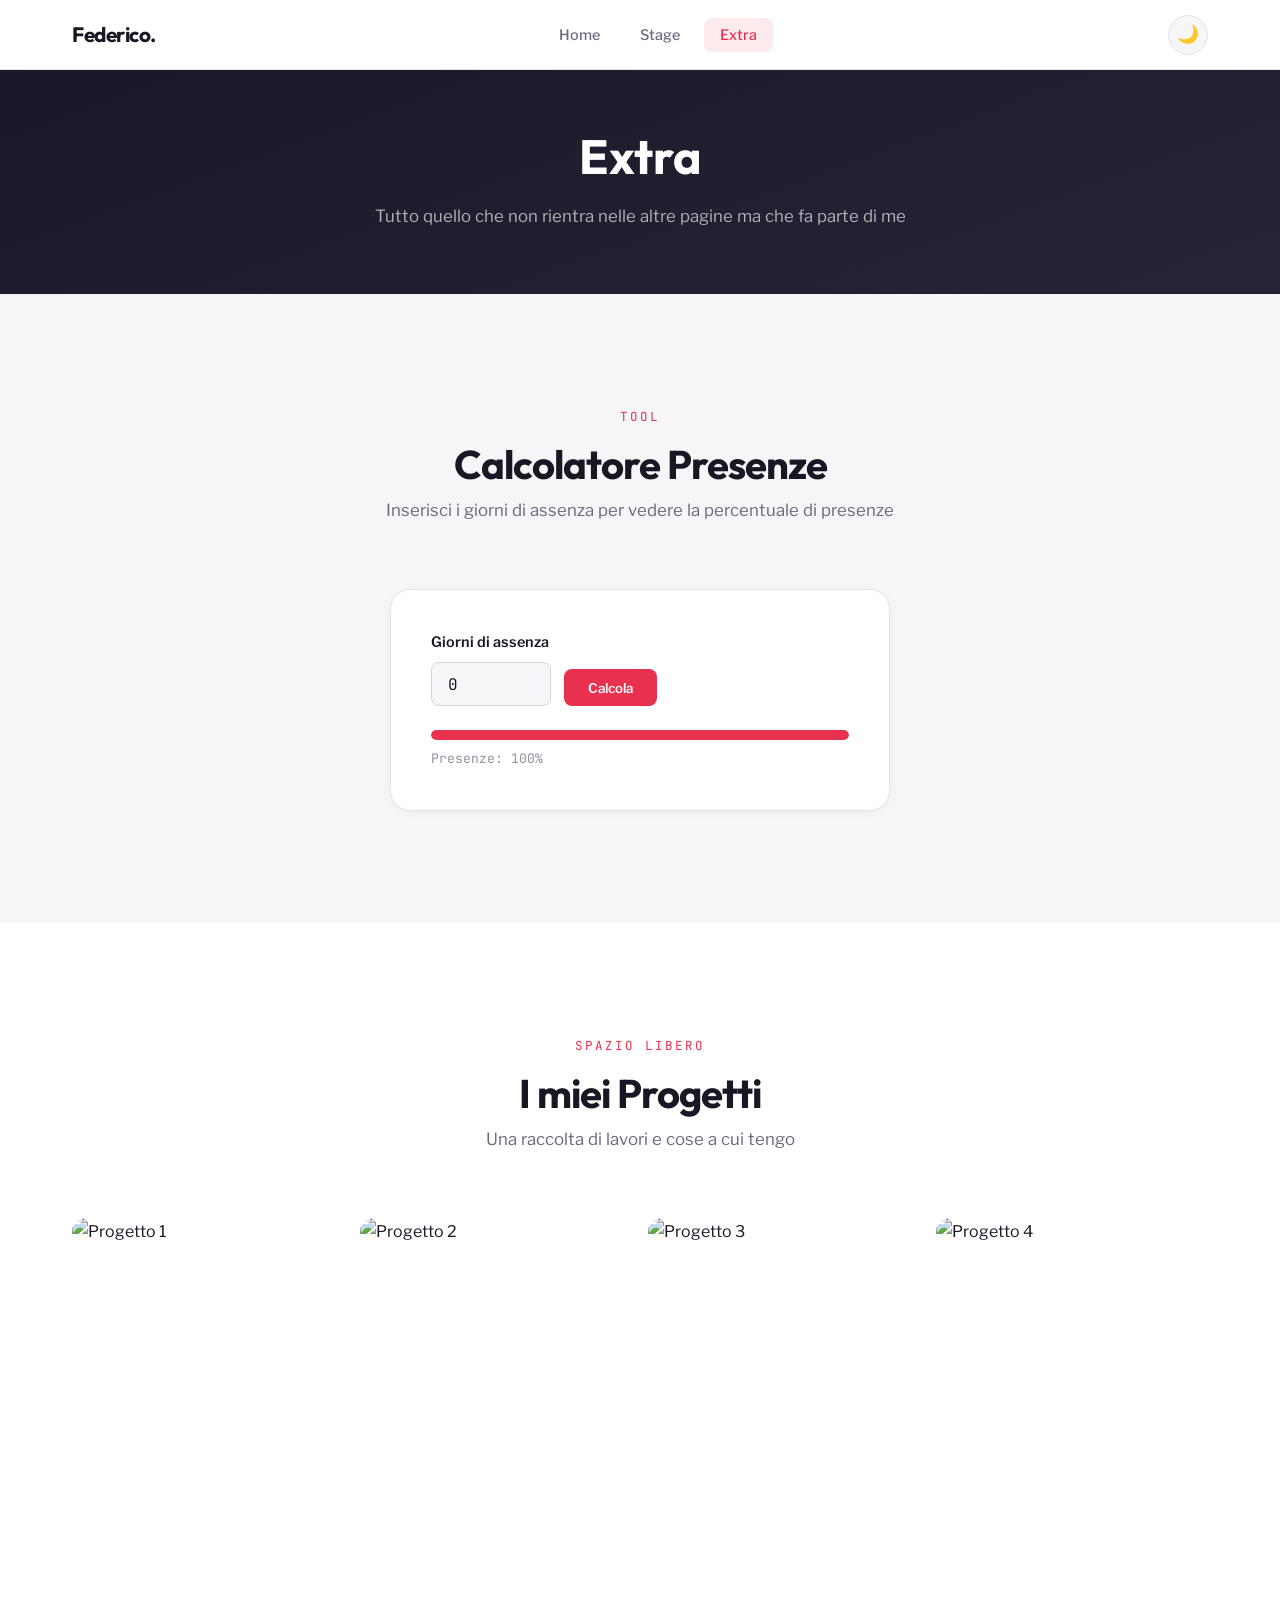
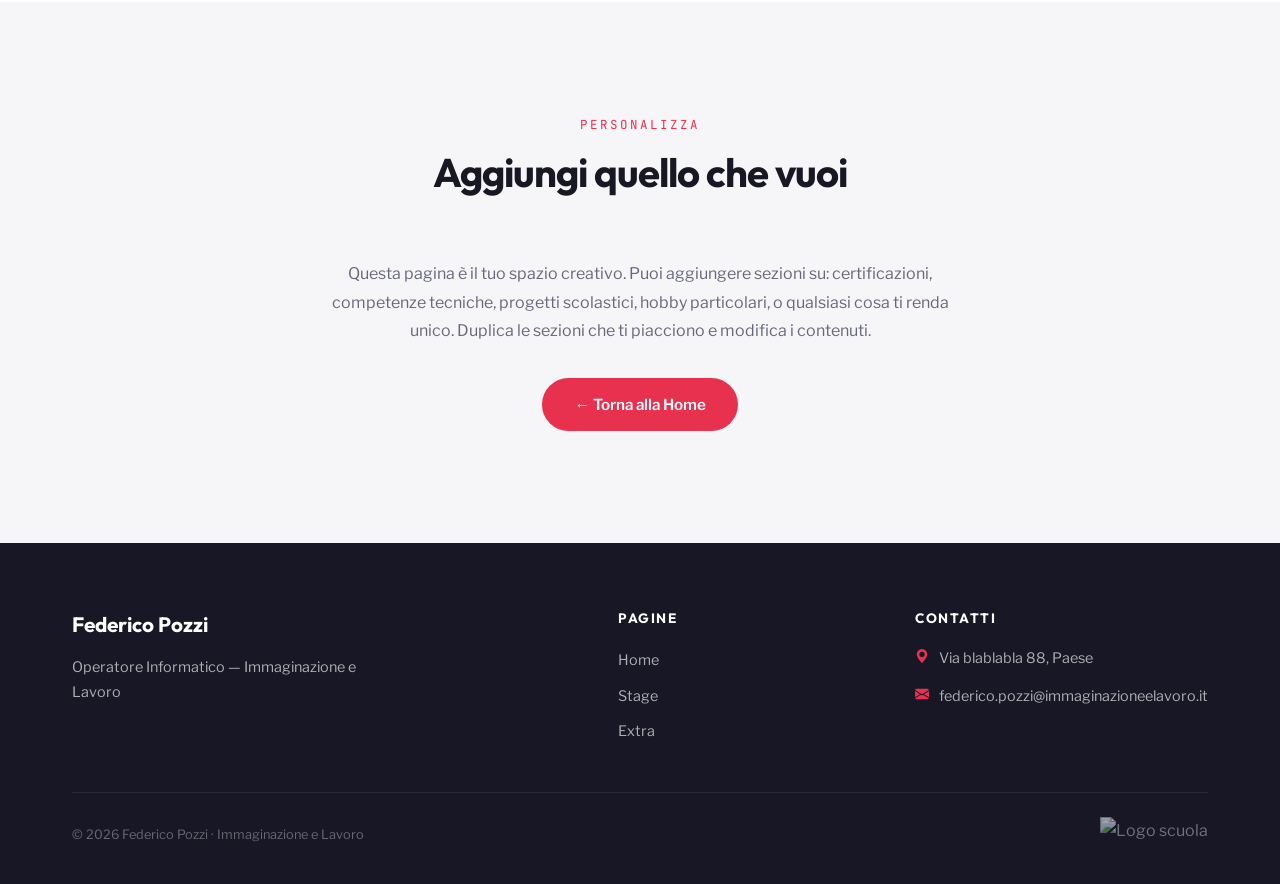
==== extra.html @ b77c0376 "Initial commit" ====
<!DOCTYPE html>
<html lang="it" data-theme="default">
<head>
    <meta charset="UTF-8">
    <meta name="viewport" content="width=device-width, initial-scale=1.0">
    <title>Federico Pozzi — Extra</title>

    <link rel="preconnect" href="https://fonts.googleapis.com">
    <link rel="preconnect" href="https://fonts.gstatic.com" crossorigin>
    <link href="https://fonts.googleapis.com/css2?family=Outfit:wght@400;500;600;700&family=Libre+Franklin:wght@400;500;600;700&family=JetBrains+Mono:wght@400;500&display=swap" rel="stylesheet">

    <link rel="stylesheet" href="./style.css">
</head>
<body>

    <!-- ====== NAVBAR ====== -->
    <nav class="site-nav">
        <div class="nav-inner">
            <a href="./index.html" class="nav-brand">Federico.</a>
            <button class="nav-burger" id="navBurger" aria-label="Apri menu">
                <span></span><span></span><span></span>
            </button>
            <ul class="nav-links" id="navLinks">
                <li><a href="./index.html">Home</a></li>
                <li><a href="./stage.html">Stage</a></li>
                <li><a href="#" class="active">Extra</a></li>
            </ul>
            <button class="theme-toggle" id="themeToggle" aria-label="Cambia tema">🌙</button>
        </div>
    </nav>

    <!-- ====== PAGE HERO ====== -->
    <section class="page-hero">
        <div class="hero-pattern"></div>
        <div class="section-container">
            <h1 class="reveal">Extra</h1>
            <p class="hero-sub reveal reveal-delay-1">
                Tutto quello che non rientra nelle altre pagine ma che fa parte di me
            </p>
        </div>
    </section>

    <!-- ====== CALCOLATORE PRESENZE ====== -->
    <section class="section">
        <div class="section-container">
            <div class="section-header center reveal">
                <span class="section-label">Tool</span>
                <h2 class="section-title">Calcolatore Presenze</h2>
                <p class="section-desc">Inserisci i giorni di assenza per vedere la percentuale di presenze</p>
            </div>

            <div class="presenze-card reveal">
                <label for="progresso">Giorni di assenza</label>
                <div class="presenze-input">
                    <input type="number" id="progresso" min="0" value="0" placeholder="0">
                    <button class="btn-calcola" onclick="calcolaPresenze()">Calcola</button>
                </div>
                <div class="progress-wrap">
                    <div class="progress-bar-bg">
                        <div class="progress-bar-fill" id="barraFill"></div>
                    </div>
                    <p class="progress-label" id="percentualeText">Presenze: 100%</p>
                </div>
            </div>
        </div>
    </section>

    <!-- ====== GALLERY / CONTENUTO LIBERO ====== -->
    <!--
        Questa sezione è uno spazio libero. Puoi usarla per:
        - Una gallery di foto dei tuoi progetti
        - Certificazioni ottenute (ECDL, ecc.)
        - Link ai tuoi profili (GitHub, LinkedIn)
        - Qualsiasi cosa ti rappresenti
        
        Di seguito c'è un esempio di gallery. 
        Sostituisci le immagini con le tue.
    -->
    <section class="section section-alt">
        <div class="section-container">
            <div class="section-header center reveal">
                <span class="section-label">Spazio libero</span>
                <h2 class="section-title">I miei Progetti</h2>
                <p class="section-desc">Una raccolta di lavori e cose a cui tengo</p>
            </div>

            <!-- MODIFICA: sostituisci le immagini e i testi -->
            <div class="gallery-grid">
                <div class="gallery-item reveal reveal-delay-1">
                    <img src="https://placehold.co/400x400/1a1a2e/e94560?text=Progetto+1" alt="Progetto 1">
                    <div class="gallery-item-overlay">
                        <span>Progetto 1</span>
                    </div>
                </div>
                <div class="gallery-item reveal reveal-delay-2">
                    <img src="https://placehold.co/400x400/16213e/e94560?text=Progetto+2" alt="Progetto 2">
                    <div class="gallery-item-overlay">
                        <span>Progetto 2</span>
                    </div>
                </div>
                <div class="gallery-item reveal reveal-delay-3">
                    <img src="https://placehold.co/400x400/0f3460/e94560?text=Progetto+3" alt="Progetto 3">
                    <div class="gallery-item-overlay">
                        <span>Progetto 3</span>
                    </div>
                </div>
                <div class="gallery-item reveal reveal-delay-4">
                    <img src="https://placehold.co/400x400/533483/e94560?text=Progetto+4" alt="Progetto 4">
                    <div class="gallery-item-overlay">
                        <span>Progetto 4</span>
                    </div>
                </div>
            </div>
        </div>
    </section>

    <!-- ====== SEZIONE TESTO LIBERO ====== -->
    <section class="section">
        <div class="section-container" style="max-width: 700px;">
            <div class="section-header center reveal">
                <span class="section-label">Personalizza</span>
                <h2 class="section-title">Aggiungi quello che vuoi</h2>
            </div>
            <div class="reveal" style="text-align: center;">
                <p style="color: var(--text-secondary); line-height: 1.8; margin-bottom: 2rem;">
                    Questa pagina è il tuo spazio creativo. Puoi aggiungere sezioni su: 
                    certificazioni, competenze tecniche, progetti scolastici, hobby particolari, 
                    o qualsiasi cosa ti renda unico. Duplica le sezioni che ti piacciono 
                    e modifica i contenuti.
                </p>
                <a href="../index.html" class="btn-primary-custom">← Torna alla Home</a>
            </div>
        </div>
    </section>

    <!-- ====== FOOTER ====== -->
    <footer class="site-footer">
        <div class="section-container">
            <div class="footer-grid">
                <div>
                    <p class="footer-brand">Federico Pozzi</p>
                    <p class="footer-desc">Operatore Informatico — Immaginazione e Lavoro</p>
                </div>
                <div>
                    <p class="footer-heading">Pagine</p>
                    <ul class="footer-links">
                        <li><a href="../index.html">Home</a></li>
                        <li><a href="./stage.html">Stage</a></li>
                        <li><a href="#">Extra</a></li>
                    </ul>
                </div>
                <div>
                    <p class="footer-heading">Contatti</p>
                    <div class="footer-contact-item">
                        <svg xmlns="http://www.w3.org/2000/svg" width="14" height="14" fill="currentColor" viewBox="0 0 16 16"><path d="M8 16s6-5.686 6-10A6 6 0 0 0 2 6c0 4.314 6 10 6 10m0-7a3 3 0 1 1 0-6 3 3 0 0 1 0 6"/></svg>
                        <span>Via blablabla 88, Paese</span>
                    </div>
                    <div class="footer-contact-item">
                        <svg xmlns="http://www.w3.org/2000/svg" width="14" height="14" fill="currentColor" viewBox="0 0 16 16"><path d="M.05 3.555A2 2 0 0 1 2 2h12a2 2 0 0 1 1.95 1.555L8 8.414zM0 4.697v7.104l5.803-3.558zM6.761 8.83l-6.57 4.027A2 2 0 0 0 2 14h12a2 2 0 0 0 1.808-1.144l-6.57-4.027L8 9.586zm3.436-.586L16 11.801V4.697z"/></svg>
                        <span>federico.pozzi@immaginazioneelavoro.it</span>
                    </div>
                </div>
            </div>
            <div class="footer-bottom">
                <span class="footer-copy">© 2026 Federico Pozzi · Immaginazione e Lavoro</span>
                <img src="../img/logo.webp" class="footer-logo" alt="Logo scuola">
            </div>
        </div>
    </footer>

    <script src="./script.js"></script>
</body>
</html>
---- style.css ----
/* ============================================================
   TEMPLATE SITO PERSONALE - QUARTA INFORMATICA
   ============================================================
   
   COME PERSONALIZZARE:
   
   1. SCEGLI UN TEMA
      Cambia data-theme="default" nel tag <html> di ogni pagina.
      Temi disponibili: default, ocean, sunset, forest, lavender, mono
   
   2. DARK MODE
      Il bottone in navbar attiva/disattiva la dark mode.
      Funziona automaticamente con tutti i temi.
   
   3. COLORI CUSTOM
      Se vuoi un colore tutto tuo, modifica le variabili in
      [data-theme="default"] qui sotto.
   
   4. FONT
      Cambia il link Google Fonts nell'HTML e aggiorna
      --font-display e --font-body qui sotto.
   
   5. ANIMAZIONI
      Ogni elemento con classe .reveal si anima allo scroll.
      Aggiungi .reveal-delay-1, .reveal-delay-2, ecc. per ritardi.
   
   ============================================================ */

/* === TEMI PRECONFIGURATI === */
/* Cambia data-theme="" nel tag <html> per switchare tema */

[data-theme="default"] {
    --hue: 240;
    --accent-h: 350;
    --accent-s: 80%;
    --accent-l: 55%;
}

[data-theme="ocean"] {
    --hue: 200;
    --accent-h: 175;
    --accent-s: 70%;
    --accent-l: 45%;
}

[data-theme="sunset"] {
    --hue: 25;
    --accent-h: 15;
    --accent-s: 85%;
    --accent-l: 55%;
}

[data-theme="forest"] {
    --hue: 150;
    --accent-h: 145;
    --accent-s: 55%;
    --accent-l: 40%;
}

[data-theme="lavender"] {
    --hue: 270;
    --accent-h: 280;
    --accent-s: 60%;
    --accent-l: 55%;
}

[data-theme="mono"] {
    --hue: 0;
    --accent-h: 0;
    --accent-s: 0%;
    --accent-l: 25%;
}

/* === SISTEMA COLORI (generato da variabili) === */
:root {
    /* Font */
    --font-display: 'Outfit', sans-serif;
    --font-body: 'Libre Franklin', sans-serif;
    --font-mono: 'JetBrains Mono', monospace;
    
    /* Sizing */
    --radius-sm: 8px;
    --radius-md: 14px;
    --radius-lg: 20px;
    --radius-full: 100px;
    
    /* Transitions */
    --ease-out: cubic-bezier(0.16, 1, 0.3, 1);
    --ease-spring: cubic-bezier(0.34, 1.56, 0.64, 1);
    --duration-fast: 0.2s;
    --duration-normal: 0.4s;
    --duration-slow: 0.7s;
    
    /* Navbar height */
    --nav-height: 70px;
}

/* Light mode (default) */
html:not([data-dark]) {
    --bg-primary: hsl(var(--hue), 15%, 97%);
    --bg-secondary: #ffffff;
    --bg-elevated: #ffffff;
    --bg-hero: hsl(var(--hue), 25%, 12%);
    --bg-hero-2: hsl(var(--hue), 20%, 18%);
    
    --text-primary: hsl(var(--hue), 20%, 12%);
    --text-secondary: hsl(var(--hue), 10%, 45%);
    --text-tertiary: hsl(var(--hue), 8%, 60%);
    --text-on-dark: #ffffff;
    --text-on-dark-muted: rgba(255,255,255,0.65);
    
    --border-light: hsl(var(--hue), 10%, 90%);
    --border-medium: hsl(var(--hue), 10%, 85%);
    
    --shadow-sm: 0 2px 8px rgba(0,0,0,0.04);
    --shadow-md: 0 8px 30px rgba(0,0,0,0.06);
    --shadow-lg: 0 20px 60px rgba(0,0,0,0.08);
    --shadow-accent: 0 8px 30px hsla(var(--accent-h), var(--accent-s), var(--accent-l), 0.25);
}

/* Dark mode */
html[data-dark] {
    --bg-primary: hsl(var(--hue), 15%, 8%);
    --bg-secondary: hsl(var(--hue), 12%, 12%);
    --bg-elevated: hsl(var(--hue), 12%, 15%);
    --bg-hero: hsl(var(--hue), 20%, 5%);
    --bg-hero-2: hsl(var(--hue), 15%, 10%);
    
    --text-primary: hsl(var(--hue), 10%, 92%);
    --text-secondary: hsl(var(--hue), 8%, 60%);
    --text-tertiary: hsl(var(--hue), 6%, 45%);
    --text-on-dark: #ffffff;
    --text-on-dark-muted: rgba(255,255,255,0.55);
    
    --border-light: hsl(var(--hue), 10%, 18%);
    --border-medium: hsl(var(--hue), 10%, 22%);
    
    --shadow-sm: 0 2px 8px rgba(0,0,0,0.2);
    --shadow-md: 0 8px 30px rgba(0,0,0,0.3);
    --shadow-lg: 0 20px 60px rgba(0,0,0,0.4);
    --shadow-accent: 0 8px 30px hsla(var(--accent-h), var(--accent-s), var(--accent-l), 0.2);
}

/* Accent color (uguale in light e dark) */
html {
    --accent: hsl(var(--accent-h), var(--accent-s), var(--accent-l));
    --accent-hover: hsl(var(--accent-h), var(--accent-s), calc(var(--accent-l) - 8%));
    --accent-soft: hsla(var(--accent-h), var(--accent-s), var(--accent-l), 0.1);
    --accent-medium: hsla(var(--accent-h), var(--accent-s), var(--accent-l), 0.2);
}

/* === RESET & BASE === */
*, *::before, *::after {
    margin: 0;
    padding: 0;
    box-sizing: border-box;
}

html {
    scroll-behavior: smooth;
}

body {
    font-family: var(--font-body);
    color: var(--text-primary);
    background-color: var(--bg-primary);
    line-height: 1.7;
    transition: background-color var(--duration-normal) var(--ease-out),
                color var(--duration-normal) var(--ease-out);
    -webkit-font-smoothing: antialiased;
}

h1, h2, h3, h4, h5, h6 {
    font-family: var(--font-display);
    font-weight: 700;
    color: var(--text-primary);
    line-height: 1.2;
}

a {
    color: var(--accent);
    text-decoration: none;
    transition: color var(--duration-fast);
}

a:hover {
    color: var(--accent-hover);
}

img {
    max-width: 100%;
    display: block;
}

/* === NAVBAR === */
.site-nav {
    position: fixed;
    top: 0;
    left: 0;
    right: 0;
    height: var(--nav-height);
    background: var(--bg-secondary);
    border-bottom: 1px solid var(--border-light);
    z-index: 1000;
    display: flex;
    align-items: center;
    transition: background var(--duration-normal) var(--ease-out),
                border-color var(--duration-normal) var(--ease-out),
                box-shadow var(--duration-normal) var(--ease-out);
}

.site-nav.scrolled {
    box-shadow: var(--shadow-sm);
}

.nav-inner {
    width: 100%;
    max-width: 1200px;
    margin: 0 auto;
    padding: 0 2rem;
    display: flex;
    align-items: center;
    justify-content: space-between;
}

.nav-brand {
    font-family: var(--font-display);
    font-weight: 700;
    font-size: 1.3rem;
    color: var(--text-primary);
    text-decoration: none;
    letter-spacing: -0.5px;
}

.nav-links {
    display: flex;
    align-items: center;
    gap: 0.5rem;
    list-style: none;
}

.nav-links a {
    font-family: var(--font-body);
    font-weight: 500;
    font-size: 0.9rem;
    color: var(--text-secondary);
    padding: 0.5rem 1rem;
    border-radius: var(--radius-sm);
    text-decoration: none;
    transition: all var(--duration-fast);
}

.nav-links a:hover,
.nav-links a.active {
    color: var(--accent);
    background: var(--accent-soft);
}

/* Dark mode toggle */
.theme-toggle {
    width: 40px;
    height: 40px;
    border-radius: 50%;
    border: 1px solid var(--border-light);
    background: var(--bg-primary);
    cursor: pointer;
    display: flex;
    align-items: center;
    justify-content: center;
    font-size: 1.1rem;
    transition: all var(--duration-fast);
    margin-left: 0.5rem;
    color: var(--text-secondary);
}

.theme-toggle:hover {
    border-color: var(--accent);
    color: var(--accent);
    transform: rotate(20deg);
}

/* Mobile nav */
.nav-burger {
    display: none;
    flex-direction: column;
    gap: 5px;
    cursor: pointer;
    background: none;
    border: none;
    padding: 5px;
}

.nav-burger span {
    width: 22px;
    height: 2px;
    background: var(--text-primary);
    border-radius: 2px;
    transition: all var(--duration-fast);
}

/* === HERO === */
.hero {
    min-height: 100vh;
    display: flex;
    align-items: center;
    justify-content: center;
    text-align: center;
    background: linear-gradient(160deg, var(--bg-hero) 0%, var(--bg-hero-2) 100%);
    position: relative;
    overflow: hidden;
    padding-top: var(--nav-height);
}

/* Pattern decorativo sullo sfondo dell'hero */
.hero-pattern {
    position: absolute;
    inset: 0;
    opacity: 0.04;
    background-image: 
        radial-gradient(circle at 20% 50%, var(--accent) 1px, transparent 1px),
        radial-gradient(circle at 80% 20%, var(--accent) 1px, transparent 1px),
        radial-gradient(circle at 60% 80%, var(--accent) 1px, transparent 1px);
    background-size: 80px 80px, 60px 60px, 100px 100px;
}

/* Cerchi decorativi */
.hero-blob {
    position: absolute;
    border-radius: 50%;
    filter: blur(80px);
    opacity: 0.15;
}

.hero-blob-1 {
    width: 500px;
    height: 500px;
    background: var(--accent);
    top: -15%;
    right: -10%;
}

.hero-blob-2 {
    width: 350px;
    height: 350px;
    background: hsl(var(--hue), 50%, 50%);
    bottom: -10%;
    left: -5%;
}

.hero-content {
    position: relative;
    z-index: 1;
    padding: 2rem;
}

.hero-label {
    display: inline-block;
    font-family: var(--font-mono);
    font-size: 0.8rem;
    letter-spacing: 2px;
    text-transform: uppercase;
    color: var(--accent);
    background: var(--accent-soft);
    padding: 0.4rem 1.2rem;
    border-radius: var(--radius-full);
    margin-bottom: 1.5rem;
}

.hero h1 {
    font-size: clamp(2.5rem, 6vw, 4.5rem);
    color: var(--text-on-dark);
    letter-spacing: -2px;
    margin-bottom: 0.8rem;
}

.hero .hero-sub {
    font-size: clamp(1rem, 2vw, 1.3rem);
    color: var(--text-on-dark-muted);
    font-weight: 400;
    max-width: 500px;
    margin: 0 auto;
}

.hero-cta {
    margin-top: 2.5rem;
    display: flex;
    gap: 1rem;
    justify-content: center;
    flex-wrap: wrap;
}

/* === BOTTONI === */
.btn-primary-custom {
    display: inline-flex;
    align-items: center;
    gap: 0.5rem;
    padding: 0.85rem 2rem;
    background: var(--accent);
    color: #fff;
    border: none;
    border-radius: var(--radius-full);
    font-family: var(--font-body);
    font-weight: 600;
    font-size: 0.95rem;
    cursor: pointer;
    text-decoration: none;
    transition: all var(--duration-fast) var(--ease-out);
}

.btn-primary-custom:hover {
    background: var(--accent-hover);
    color: #fff;
    transform: translateY(-2px);
    box-shadow: var(--shadow-accent);
}

.btn-outline-custom {
    display: inline-flex;
    align-items: center;
    gap: 0.5rem;
    padding: 0.85rem 2rem;
    background: transparent;
    color: var(--text-on-dark);
    border: 1px solid rgba(255,255,255,0.25);
    border-radius: var(--radius-full);
    font-family: var(--font-body);
    font-weight: 600;
    font-size: 0.95rem;
    cursor: pointer;
    text-decoration: none;
    transition: all var(--duration-fast) var(--ease-out);
}

.btn-outline-custom:hover {
    background: rgba(255,255,255,0.1);
    color: #fff;
    border-color: rgba(255,255,255,0.5);
}

/* Variante per sfondi chiari */
.btn-outline-light {
    color: var(--text-primary);
    border-color: var(--border-medium);
}

.btn-outline-light:hover {
    color: var(--accent);
    border-color: var(--accent);
    background: var(--accent-soft);
}

/* === SEZIONI === */
.section {
    padding: 7rem 0;
}

.section-alt {
    background: var(--bg-secondary);
}

.section-container {
    max-width: 1200px;
    margin: 0 auto;
    padding: 0 2rem;
}

.section-header {
    margin-bottom: 4rem;
}

.section-label {
    font-family: var(--font-mono);
    font-size: 0.78rem;
    text-transform: uppercase;
    letter-spacing: 3px;
    color: var(--accent);
    margin-bottom: 0.8rem;
    display: block;
}

.section-title {
    font-size: clamp(1.8rem, 3.5vw, 2.5rem);
    letter-spacing: -1px;
    margin-bottom: 0.5rem;
}

.section-desc {
    font-size: 1.05rem;
    color: var(--text-secondary);
    max-width: 550px;
}

/* Centrato */
.section-header.center {
    text-align: center;
}

.section-header.center .section-desc {
    margin: 0 auto;
}

/* === BIO === */
.bio-grid {
    display: grid;
    grid-template-columns: 1fr 1fr;
    gap: 5rem;
    align-items: center;
}

.bio-image {
    position: relative;
}

.bio-image-frame {
    width: 100%;
    aspect-ratio: 4/5;
    border-radius: var(--radius-lg);
    overflow: hidden;
    box-shadow: var(--shadow-lg);
    position: relative;
}

.bio-image-frame img {
    width: 100%;
    height: 100%;
    object-fit: cover;
}

/* Decorazione immagine - quadrato accent */
.bio-image::after {
    content: '';
    position: absolute;
    width: 100px;
    height: 100px;
    border: 3px solid var(--accent);
    border-radius: var(--radius-md);
    bottom: -20px;
    right: -20px;
    z-index: -1;
    opacity: 0.5;
}

.bio-text-area p {
    font-size: 1.05rem;
    color: var(--text-secondary);
    margin-bottom: 1.5rem;
    line-height: 1.8;
}

/* Info pills nella bio */
.bio-pills {
    display: flex;
    flex-wrap: wrap;
    gap: 0.6rem;
    margin-top: 1.5rem;
}

.bio-pill {
    display: inline-flex;
    align-items: center;
    gap: 0.4rem;
    padding: 0.4rem 1rem;
    background: var(--accent-soft);
    color: var(--accent);
    border-radius: var(--radius-full);
    font-size: 0.85rem;
    font-weight: 600;
}

/* === PASSIONI (Grid) === */
.passions-grid {
    display: grid;
    grid-template-columns: repeat(auto-fit, minmax(300px, 1fr));
    gap: 2rem;
}

.passion-card {
    background: var(--bg-elevated);
    border: 1px solid var(--border-light);
    border-radius: var(--radius-md);
    overflow: hidden;
    transition: transform var(--duration-normal) var(--ease-spring),
                box-shadow var(--duration-normal) var(--ease-out);
}

.passion-card:hover {
    transform: translateY(-8px);
    box-shadow: var(--shadow-md);
}

.passion-card-img {
    height: 220px;
    overflow: hidden;
}

.passion-card-img img {
    width: 100%;
    height: 100%;
    object-fit: cover;
    transition: transform var(--duration-slow) var(--ease-out);
}

.passion-card:hover .passion-card-img img {
    transform: scale(1.05);
}

.passion-card-body {
    padding: 1.5rem;
}

.passion-card-tag {
    font-family: var(--font-mono);
    font-size: 0.72rem;
    text-transform: uppercase;
    letter-spacing: 1.5px;
    color: var(--accent);
    margin-bottom: 0.6rem;
    display: block;
}

.passion-card-body h3 {
    font-size: 1.2rem;
    margin-bottom: 0.5rem;
}

.passion-card-body p {
    font-size: 0.92rem;
    color: var(--text-secondary);
}

/* === CV === */
.cv-paper {
    background: var(--bg-elevated);
    border: 1px solid var(--border-light);
    border-radius: var(--radius-lg);
    padding: clamp(2rem, 4vw, 3.5rem);
    max-width: 850px;
    margin: 0 auto;
    box-shadow: var(--shadow-md);
    transition: background var(--duration-normal), border-color var(--duration-normal);
}

.cv-header {
    display: flex;
    justify-content: space-between;
    align-items: flex-start;
    flex-wrap: wrap;
    gap: 1rem;
    margin-bottom: 2rem;
    padding-bottom: 2rem;
    border-bottom: 2px solid var(--border-light);
}

.cv-name {
    font-size: 2rem;
    letter-spacing: -1px;
}

.cv-role {
    color: var(--accent);
    font-weight: 500;
    font-size: 1.1rem;
}

.cv-contact-mini {
    display: flex;
    flex-direction: column;
    gap: 0.3rem;
    font-size: 0.85rem;
    color: var(--text-secondary);
    text-align: right;
}

.cv-section-title {
    font-family: var(--font-mono);
    font-size: 0.75rem;
    text-transform: uppercase;
    letter-spacing: 3px;
    color: var(--accent);
    margin-top: 2rem;
    margin-bottom: 1.2rem;
    display: flex;
    align-items: center;
    gap: 1rem;
}

.cv-section-title::after {
    content: '';
    flex: 1;
    height: 1px;
    background: var(--border-light);
}

.cv-entry {
    margin-bottom: 1.8rem;
    padding-left: 1rem;
    border-left: 2px solid var(--border-light);
    transition: border-color var(--duration-fast);
}

.cv-entry:hover {
    border-left-color: var(--accent);
}

.cv-entry-title {
    font-weight: 700;
    font-size: 1rem;
    color: var(--text-primary);
}

.cv-entry-place {
    color: var(--text-secondary);
    font-size: 0.95rem;
}

.cv-entry-date {
    font-family: var(--font-mono);
    font-size: 0.8rem;
    color: var(--accent);
    margin-top: 0.2rem;
    display: block;
}

.cv-entry-desc {
    color: var(--text-secondary);
    font-size: 0.92rem;
    margin-top: 0.3rem;
}

/* Lingue con barre */
.cv-lang {
    display: flex;
    align-items: center;
    justify-content: space-between;
    padding: 0.7rem 0;
    border-bottom: 1px solid var(--border-light);
}

.cv-lang:last-child {
    border-bottom: none;
}

.cv-lang-name {
    font-weight: 600;
    font-size: 0.95rem;
}

.cv-lang-level {
    display: flex;
    align-items: center;
    gap: 0.6rem;
}

.cv-lang-bar {
    width: 80px;
    height: 4px;
    background: var(--border-light);
    border-radius: 4px;
    overflow: hidden;
}

.cv-lang-bar-fill {
    height: 100%;
    background: var(--accent);
    border-radius: 4px;
    transition: width var(--duration-slow) var(--ease-out);
}

.cv-lang-label {
    font-size: 0.82rem;
    color: var(--text-tertiary);
    min-width: 80px;
    text-align: right;
}

/* === PAGINA STAGE === */
.page-hero {
    padding: 8rem 0 4rem;
    background: linear-gradient(160deg, var(--bg-hero) 0%, var(--bg-hero-2) 100%);
    text-align: center;
    position: relative;
    overflow: hidden;
}

.page-hero .hero-pattern {
    position: absolute;
    inset: 0;
    opacity: 0.03;
    background-image: 
        radial-gradient(circle at 20% 50%, var(--accent) 1px, transparent 1px);
    background-size: 60px 60px;
}

.page-hero h1 {
    font-size: clamp(2rem, 4vw, 3rem);
    color: var(--text-on-dark);
    position: relative;
}

.page-hero .hero-sub {
    color: var(--text-on-dark-muted);
    font-size: 1.05rem;
    max-width: 600px;
    margin: 1rem auto 0;
    position: relative;
}

/* Stage cards (alternativa all'accordion) */
.stage-card {
    background: var(--bg-elevated);
    border: 1px solid var(--border-light);
    border-radius: var(--radius-lg);
    overflow: hidden;
    margin-bottom: 2rem;
    transition: box-shadow var(--duration-normal);
}

.stage-card:hover {
    box-shadow: var(--shadow-md);
}

.stage-card-header {
    padding: 1.5rem 2rem;
    border-bottom: 1px solid var(--border-light);
    display: flex;
    align-items: center;
    justify-content: space-between;
    cursor: pointer;
    transition: background var(--duration-fast);
}

.stage-card-header:hover {
    background: var(--accent-soft);
}

.stage-card-header h3 {
    font-size: 1.2rem;
    margin: 0;
}

.stage-card-header .stage-date {
    font-family: var(--font-mono);
    font-size: 0.8rem;
    color: var(--accent);
}

.stage-card-toggle {
    width: 32px;
    height: 32px;
    border-radius: 50%;
    background: var(--accent-soft);
    display: flex;
    align-items: center;
    justify-content: center;
    transition: transform var(--duration-fast);
    color: var(--accent);
    font-size: 1.2rem;
}

.stage-card.open .stage-card-toggle {
    transform: rotate(45deg);
}

.stage-card-body {
    padding: 0 2rem;
    max-height: 0;
    overflow: hidden;
    transition: max-height var(--duration-slow) var(--ease-out),
                padding var(--duration-normal);
}

.stage-card.open .stage-card-body {
    padding: 2rem;
    max-height: 800px;
}

.stage-grid {
    display: grid;
    grid-template-columns: 2fr 3fr;
    gap: 2rem;
    align-items: start;
}

.stage-map-frame {
    border-radius: var(--radius-md);
    overflow: hidden;
    aspect-ratio: 4/3;
}

.stage-map-frame iframe {
    width: 100%;
    height: 100%;
    border: none;
}

.stage-relazione {
    font-size: 0.95rem;
    color: var(--text-secondary);
    line-height: 1.8;
}

.stage-relazione h4 {
    font-size: 1rem;
    margin-bottom: 0.5rem;
}

/* === EXTRA PAGE === */
.presenze-card {
    background: var(--bg-elevated);
    border: 1px solid var(--border-light);
    border-radius: var(--radius-lg);
    padding: 2.5rem;
    box-shadow: var(--shadow-sm);
    max-width: 500px;
    margin: 0 auto;
}

.presenze-card label {
    font-weight: 600;
    color: var(--text-primary);
    display: block;
    margin-bottom: 0.5rem;
    font-size: 0.9rem;
}

.presenze-input {
    display: flex;
    gap: 0.8rem;
    align-items: flex-end;
}

.presenze-card input[type="number"] {
    width: 120px;
    padding: 0.65rem 1rem;
    border: 1px solid var(--border-medium);
    border-radius: var(--radius-sm);
    font-family: var(--font-mono);
    font-size: 1rem;
    background: var(--bg-primary);
    color: var(--text-primary);
    transition: border-color var(--duration-fast);
}

.presenze-card input[type="number"]:focus {
    outline: none;
    border-color: var(--accent);
    box-shadow: 0 0 0 3px var(--accent-soft);
}

.btn-calcola {
    padding: 0.65rem 1.5rem;
    background: var(--accent);
    color: #fff;
    border: none;
    border-radius: var(--radius-sm);
    font-family: var(--font-body);
    font-weight: 600;
    cursor: pointer;
    transition: background var(--duration-fast);
}

.btn-calcola:hover {
    background: var(--accent-hover);
}

.progress-wrap {
    margin-top: 1.5rem;
}

.progress-bar-bg {
    height: 10px;
    background: var(--border-light);
    border-radius: var(--radius-full);
    overflow: hidden;
}

.progress-bar-fill {
    height: 100%;
    background: var(--accent);
    border-radius: var(--radius-full);
    transition: width var(--duration-slow) var(--ease-out);
    width: 100%;
}

.progress-label {
    font-family: var(--font-mono);
    font-size: 0.82rem;
    color: var(--text-tertiary);
    margin-top: 0.5rem;
}

/* Sezione gallery / contenuto libero */
.gallery-grid {
    display: grid;
    grid-template-columns: repeat(auto-fill, minmax(250px, 1fr));
    gap: 1rem;
}

.gallery-item {
    aspect-ratio: 1;
    border-radius: var(--radius-md);
    overflow: hidden;
    cursor: pointer;
    position: relative;
}

.gallery-item img {
    width: 100%;
    height: 100%;
    object-fit: cover;
    transition: transform var(--duration-slow) var(--ease-out);
}

.gallery-item:hover img {
    transform: scale(1.08);
}

.gallery-item-overlay {
    position: absolute;
    inset: 0;
    background: linear-gradient(transparent 50%, rgba(0,0,0,0.6));
    opacity: 0;
    transition: opacity var(--duration-fast);
    display: flex;
    align-items: flex-end;
    padding: 1rem;
}

.gallery-item:hover .gallery-item-overlay {
    opacity: 1;
}

.gallery-item-overlay span {
    color: #fff;
    font-weight: 600;
    font-size: 0.9rem;
}

/* === FOOTER === */
.site-footer {
    background: var(--bg-hero);
    color: var(--text-on-dark-muted);
    padding: 4rem 0 2rem;
}

.footer-grid {
    display: grid;
    grid-template-columns: 2fr 1fr 1fr;
    gap: 3rem;
    margin-bottom: 3rem;
}

.footer-brand {
    font-family: var(--font-display);
    font-size: 1.3rem;
    font-weight: 700;
    color: var(--text-on-dark);
    margin-bottom: 0.8rem;
}

.footer-desc {
    font-size: 0.9rem;
    line-height: 1.7;
    max-width: 300px;
}

.footer-heading {
    font-family: var(--font-display);
    font-size: 0.85rem;
    font-weight: 700;
    text-transform: uppercase;
    letter-spacing: 1.5px;
    color: var(--text-on-dark);
    margin-bottom: 1rem;
}

.footer-links {
    list-style: none;
    display: flex;
    flex-direction: column;
    gap: 0.5rem;
}

.footer-links a {
    color: var(--text-on-dark-muted);
    font-size: 0.9rem;
    transition: color var(--duration-fast);
}

.footer-links a:hover {
    color: var(--accent);
}

.footer-contact-item {
    display: flex;
    align-items: flex-start;
    gap: 0.6rem;
    margin-bottom: 0.8rem;
    font-size: 0.9rem;
}

.footer-contact-item svg {
    flex-shrink: 0;
    margin-top: 3px;
    color: var(--accent);
}

.footer-bottom {
    border-top: 1px solid rgba(255,255,255,0.08);
    padding-top: 1.5rem;
    display: flex;
    justify-content: space-between;
    align-items: center;
    flex-wrap: wrap;
    gap: 1rem;
}

.footer-copy {
    font-size: 0.8rem;
    color: rgba(255,255,255,0.35);
}

.footer-logo {
    height: 35px;
    opacity: 0.6;
}

/* === ANIMAZIONI SCROLL === */
.reveal {
    opacity: 0;
    transform: translateY(40px);
    transition: opacity var(--duration-slow) var(--ease-out),
                transform var(--duration-slow) var(--ease-out);
}

.reveal.visible {
    opacity: 1;
    transform: translateY(0);
}

.reveal-delay-1 { transition-delay: 0.1s; }
.reveal-delay-2 { transition-delay: 0.2s; }
.reveal-delay-3 { transition-delay: 0.3s; }
.reveal-delay-4 { transition-delay: 0.4s; }

/* Reveal da sinistra/destra */
.reveal-left {
    opacity: 0;
    transform: translateX(-40px);
    transition: opacity var(--duration-slow) var(--ease-out),
                transform var(--duration-slow) var(--ease-out);
}

.reveal-right {
    opacity: 0;
    transform: translateX(40px);
    transition: opacity var(--duration-slow) var(--ease-out),
                transform var(--duration-slow) var(--ease-out);
}

.reveal-left.visible,
.reveal-right.visible {
    opacity: 1;
    transform: translateX(0);
}

/* === RESPONSIVE === */
@media (max-width: 900px) {
    .bio-grid {
        grid-template-columns: 1fr;
        gap: 3rem;
    }
    
    .bio-image {
        max-width: 350px;
        margin: 0 auto;
    }

    .stage-grid {
        grid-template-columns: 1fr;
    }
    
    .footer-grid {
        grid-template-columns: 1fr;
        gap: 2rem;
    }
    
    .cv-header {
        flex-direction: column;
    }
    
    .cv-contact-mini {
        text-align: left;
    }
}

@media (max-width: 700px) {
    .nav-links {
        display: none;
        position: absolute;
        top: var(--nav-height);
        left: 0;
        right: 0;
        background: var(--bg-secondary);
        border-bottom: 1px solid var(--border-light);
        flex-direction: column;
        padding: 1rem 2rem;
    }
    
    .nav-links.open {
        display: flex;
    }
    
    .nav-burger {
        display: flex;
    }
    
    .theme-toggle {
        margin-left: auto;
        margin-right: 1rem;
    }
    
    .hero h1 {
        font-size: 2.2rem;
    }
    
    .passions-grid {
        grid-template-columns: 1fr;
    }
    
    .hero-cta {
        flex-direction: column;
        align-items: center;
    }
    
    .section {
        padding: 4rem 0;
    }
    
    .gallery-grid {
        grid-template-columns: repeat(2, 1fr);
    }
}
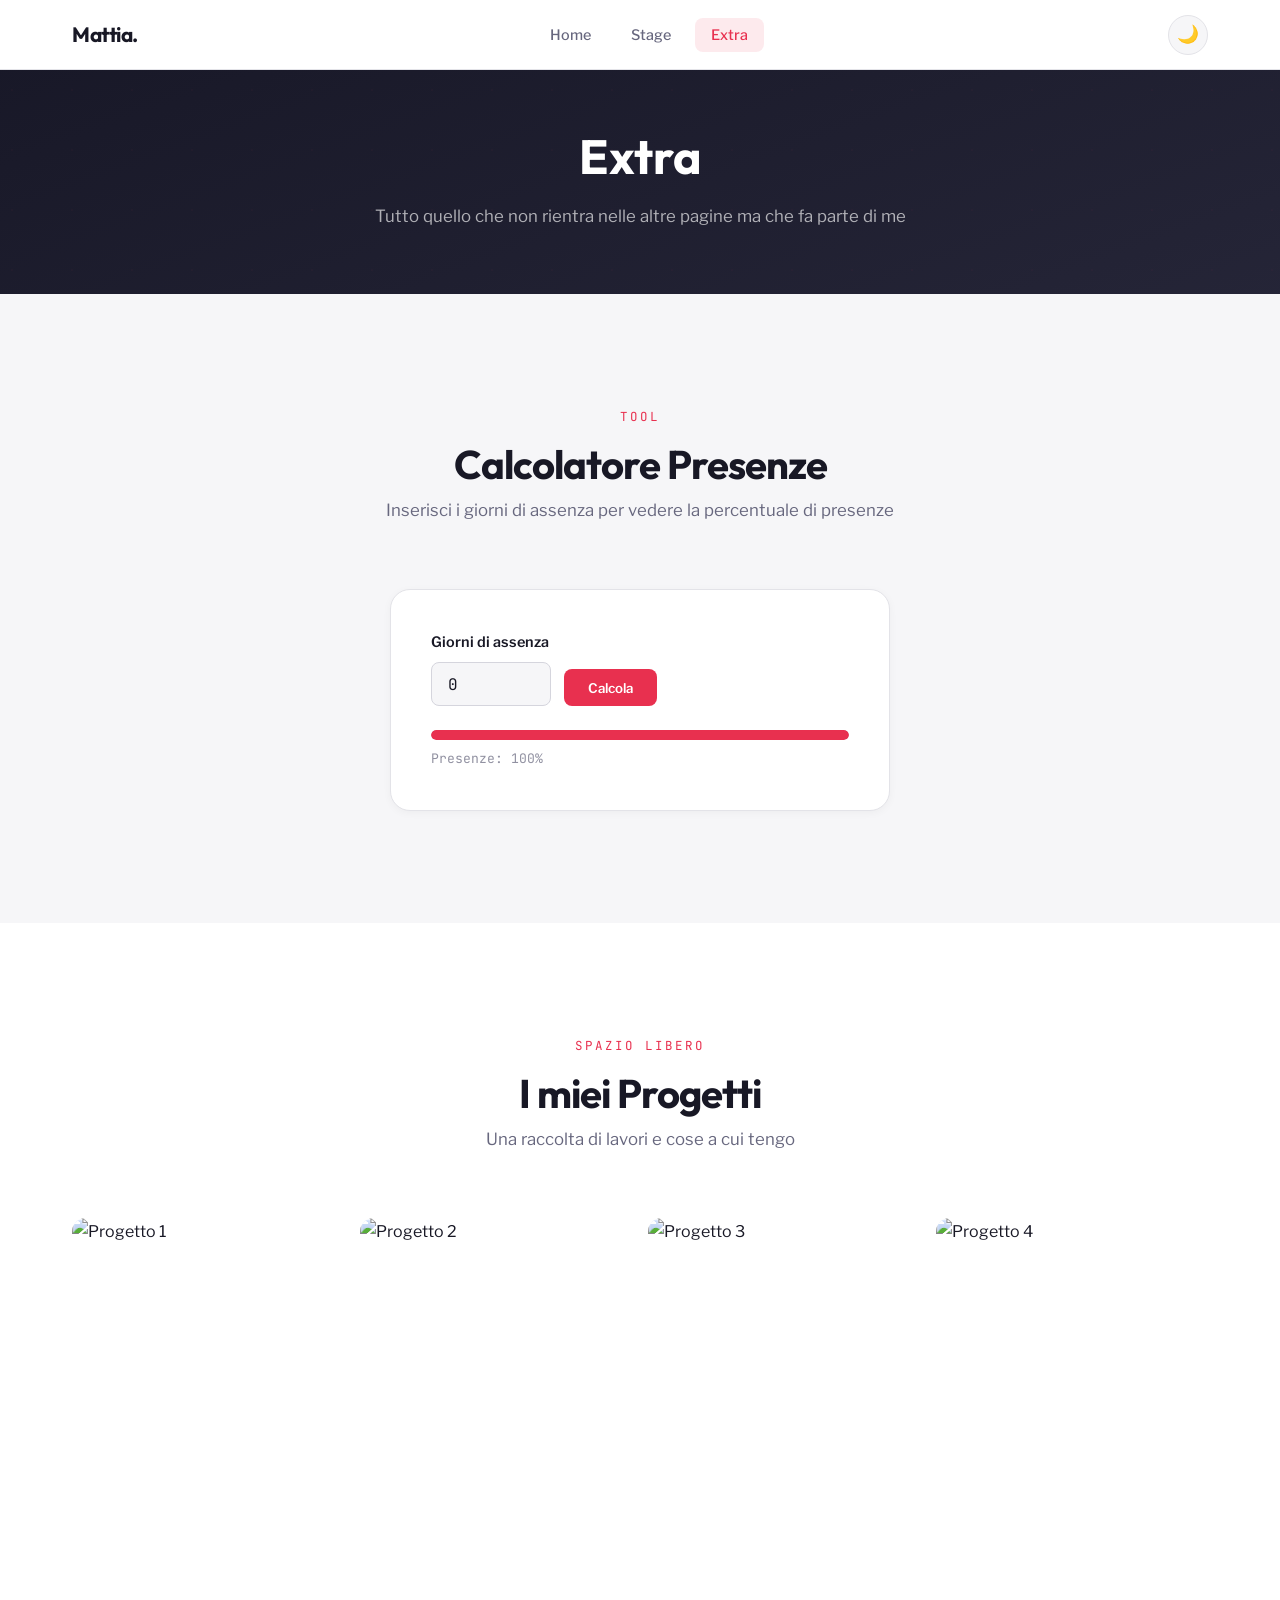
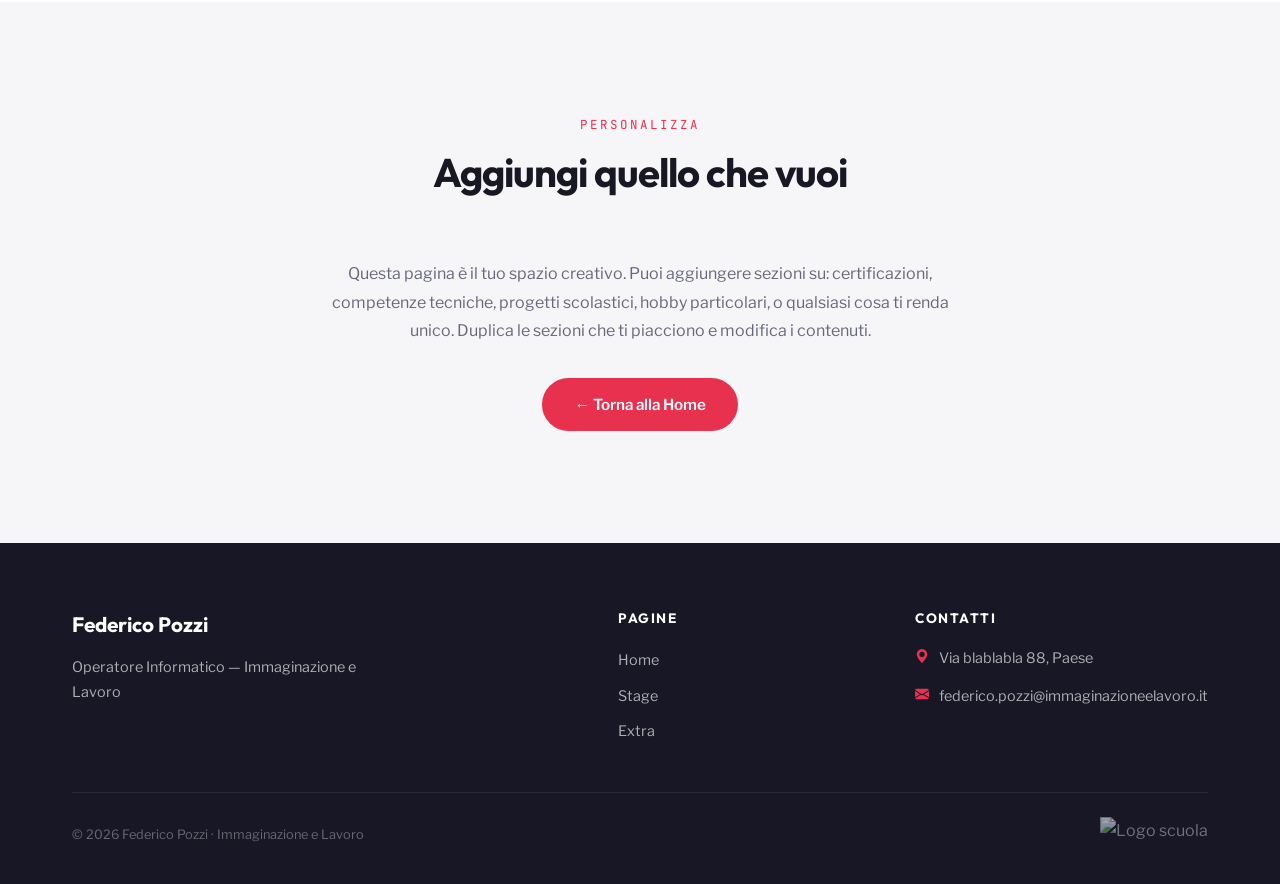
==== commit e716f206: "update" ====
--- a/extra.html
+++ b/extra.html
@@ -3,7 +3,7 @@
 <head>
     <meta charset="UTF-8">
     <meta name="viewport" content="width=device-width, initial-scale=1.0">
-    <title>Federico Pozzi — Extra</title>
+    <title>Mattia Sette — Extra</title>
 
     <link rel="preconnect" href="https://fonts.googleapis.com">
     <link rel="preconnect" href="https://fonts.gstatic.com" crossorigin>
@@ -16,7 +16,7 @@
     <!-- ====== NAVBAR ====== -->
     <nav class="site-nav">
         <div class="nav-inner">
-            <a href="./index.html" class="nav-brand">Federico.</a>
+            <a href="./index.html" class="nav-brand">Mattia.</a>
             <button class="nav-burger" id="navBurger" aria-label="Apri menu">
                 <span></span><span></span><span></span>
             </button>
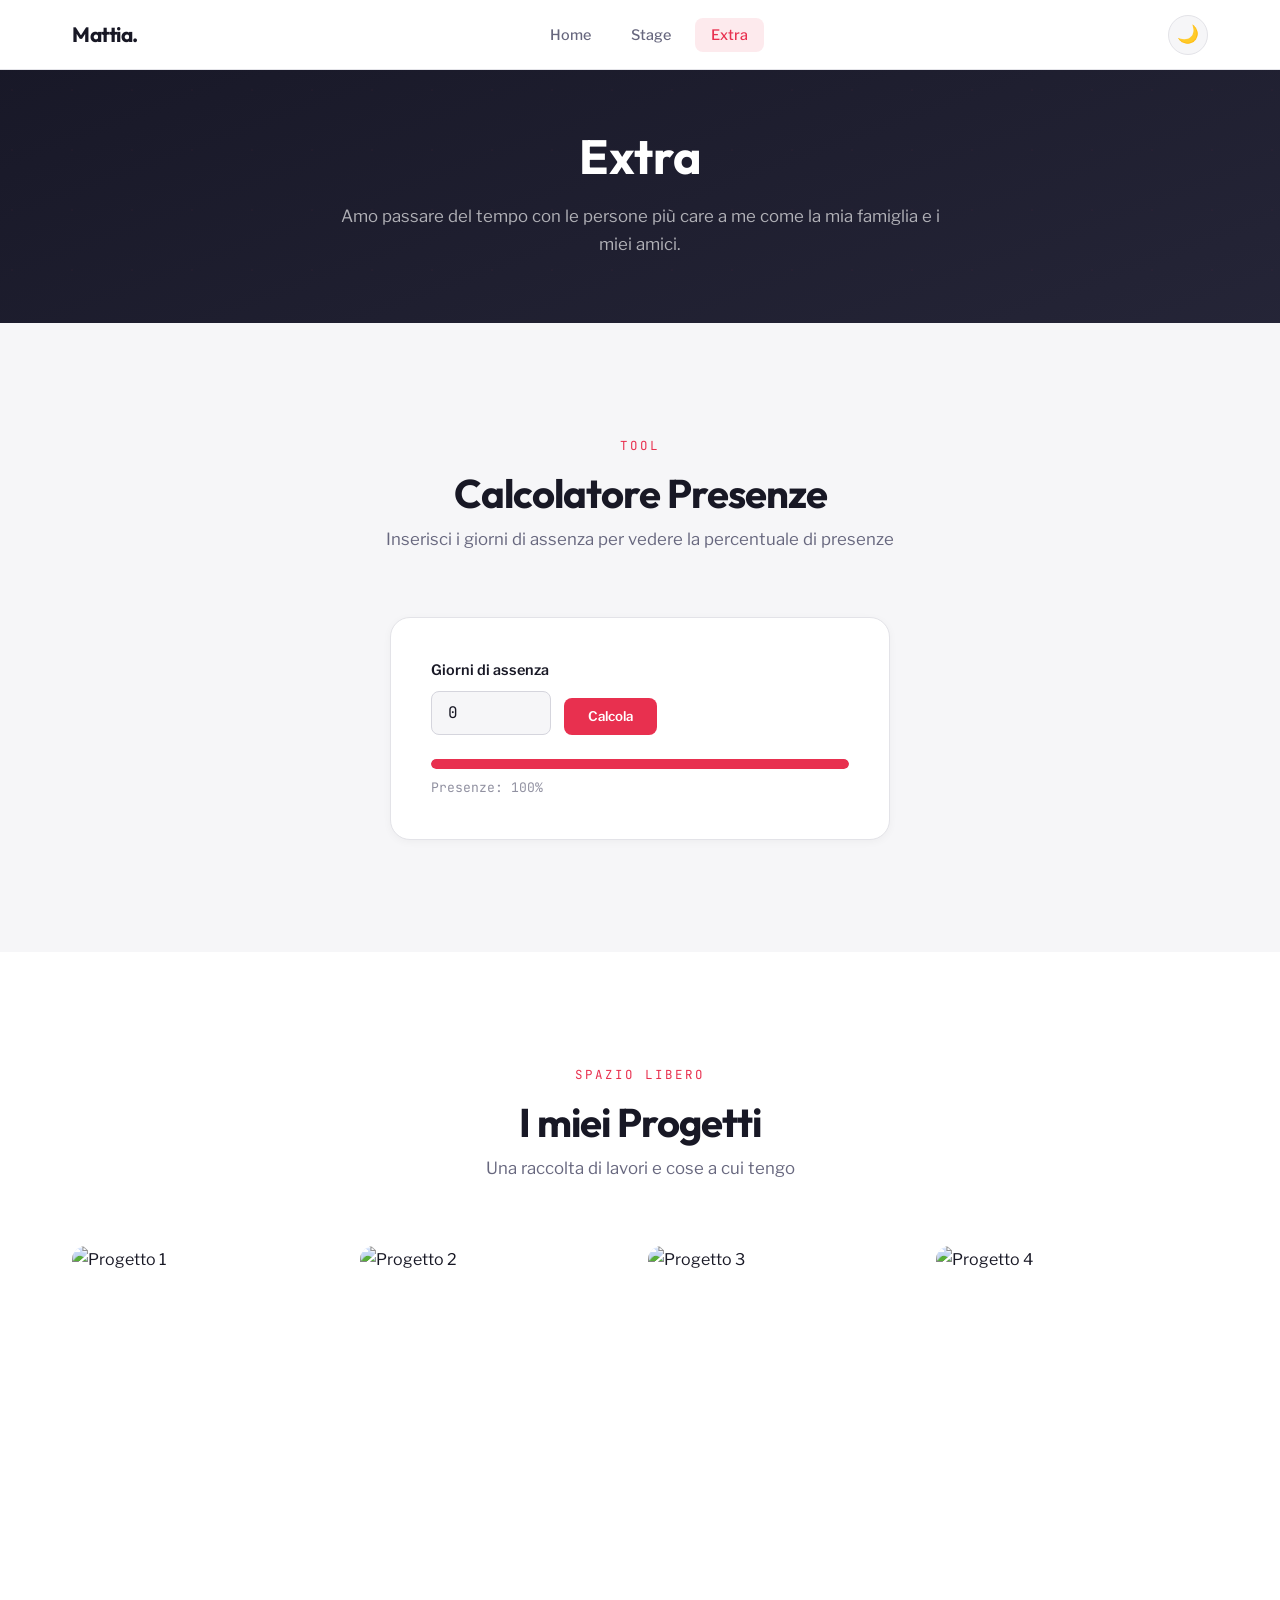
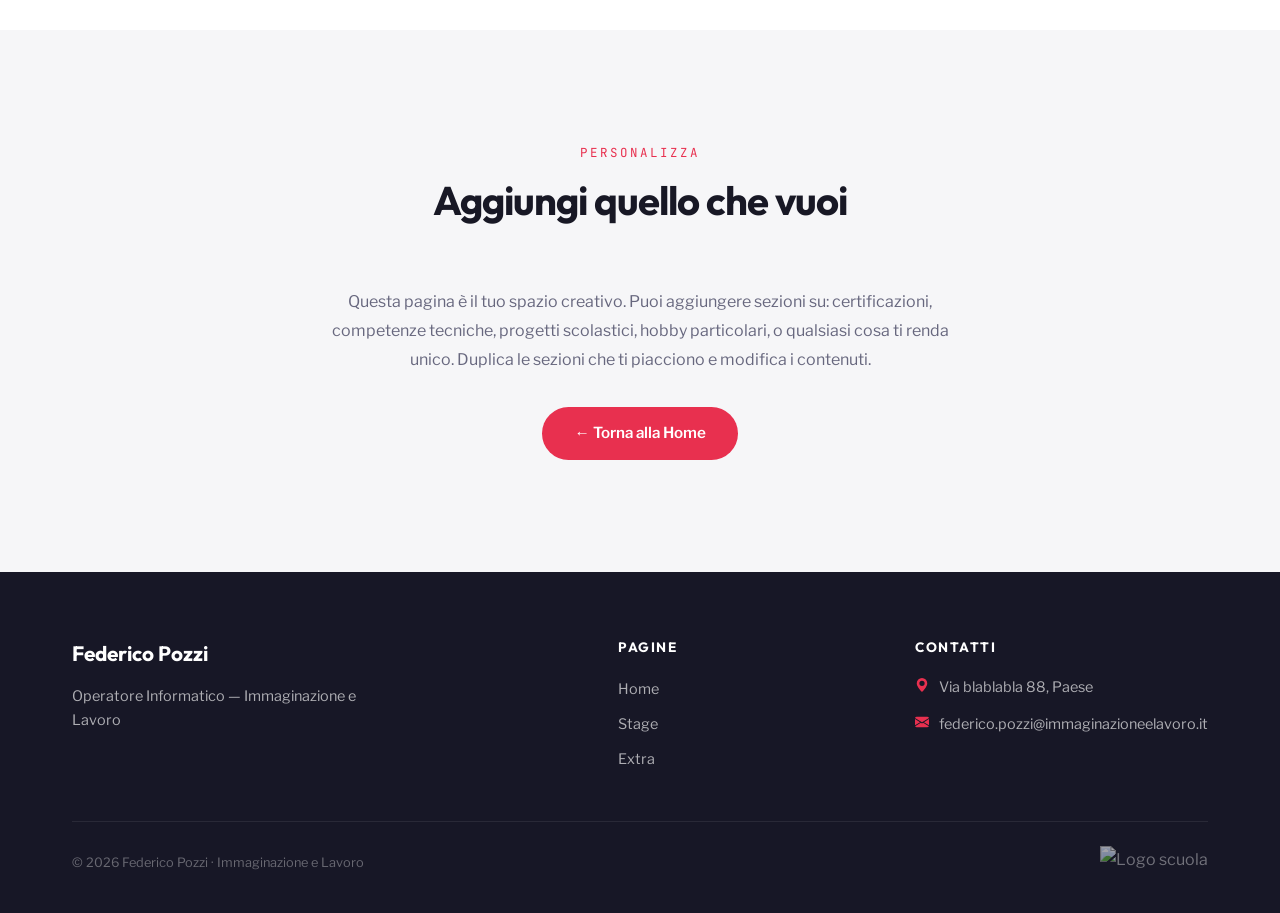
==== commit 930be471: "Update" ====
--- a/extra.html
+++ b/extra.html
@@ -35,7 +35,7 @@
         <div class="section-container">
             <h1 class="reveal">Extra</h1>
             <p class="hero-sub reveal reveal-delay-1">
-                Tutto quello che non rientra nelle altre pagine ma che fa parte di me
+                Amo passare del tempo con le persone più care a me come la mia famiglia e i miei amici.
             </p>
         </div>
     </section>
--- a/style.css
+++ b/style.css
@@ -589,7 +589,8 @@
 }
 
 .passion-card-img {
-    height: 220px;
+    height: 400px;
+    width: 350px;
     overflow: hidden;
 }
 
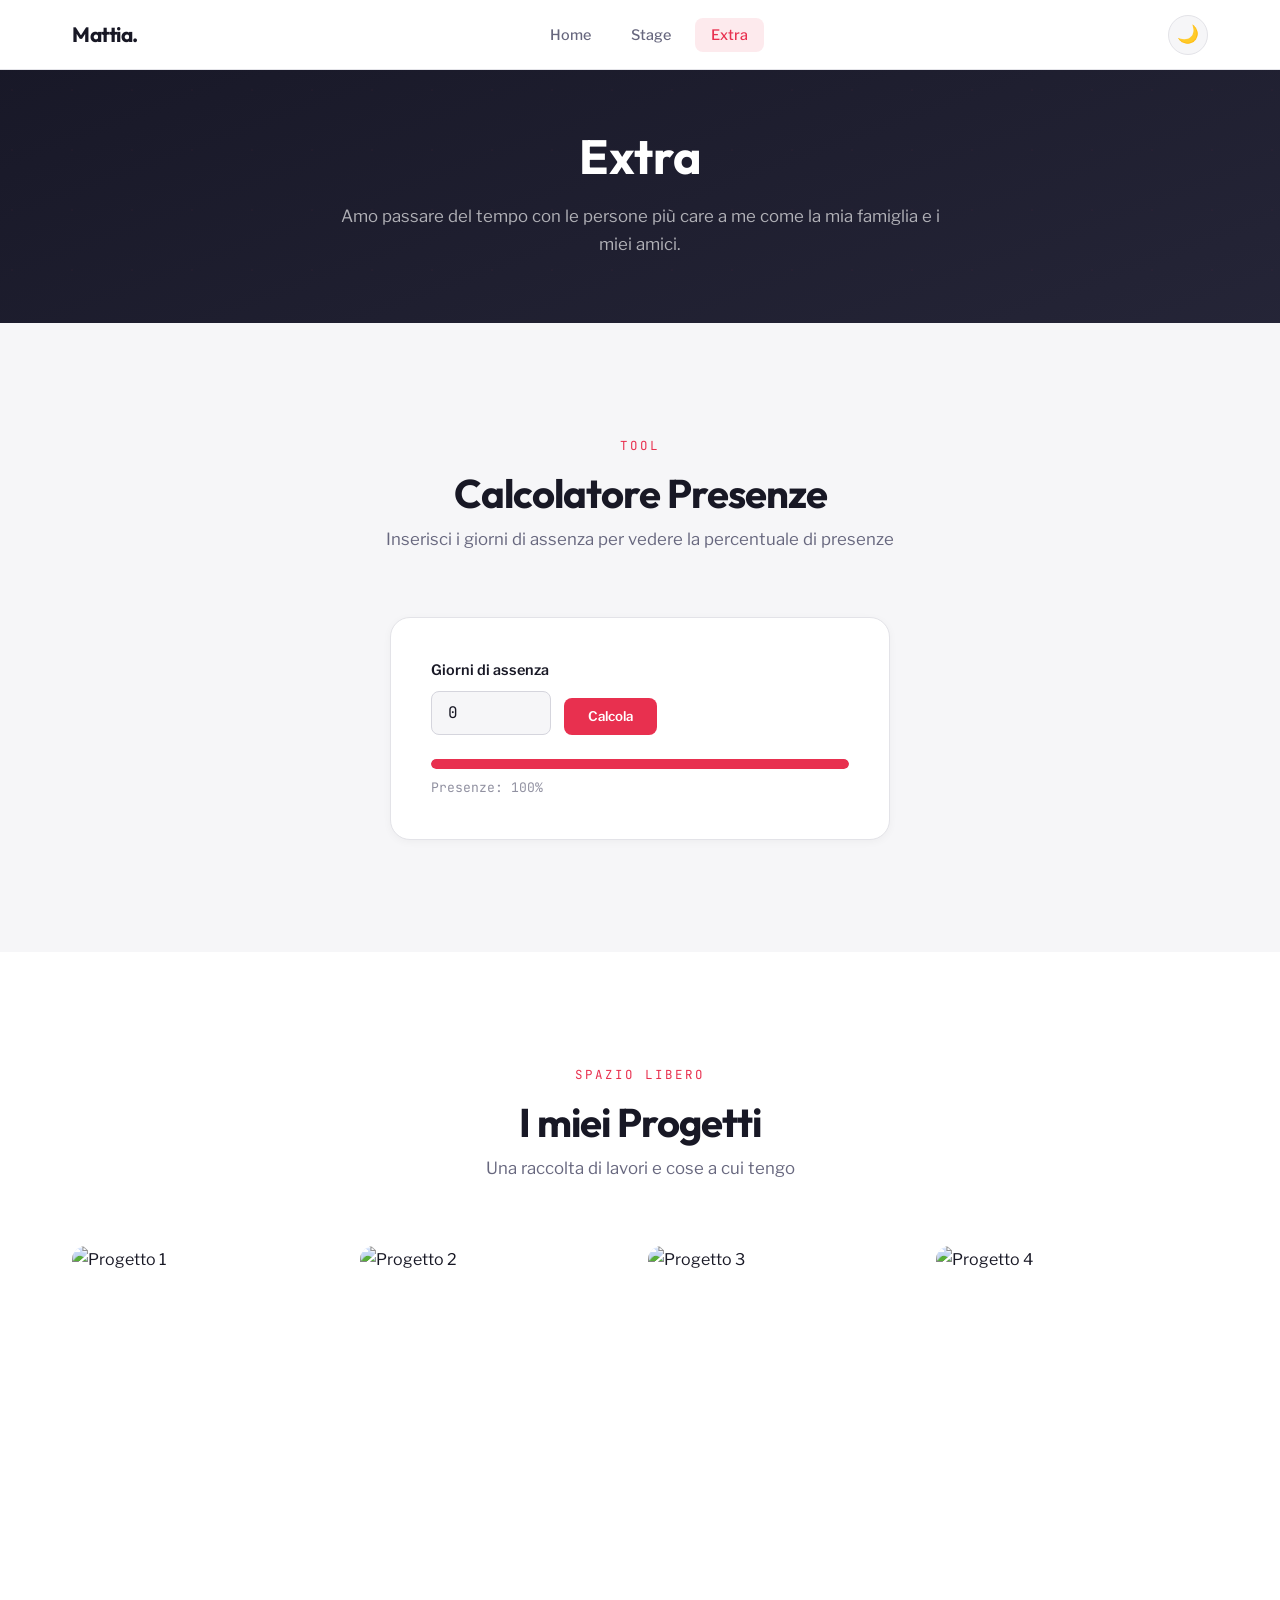
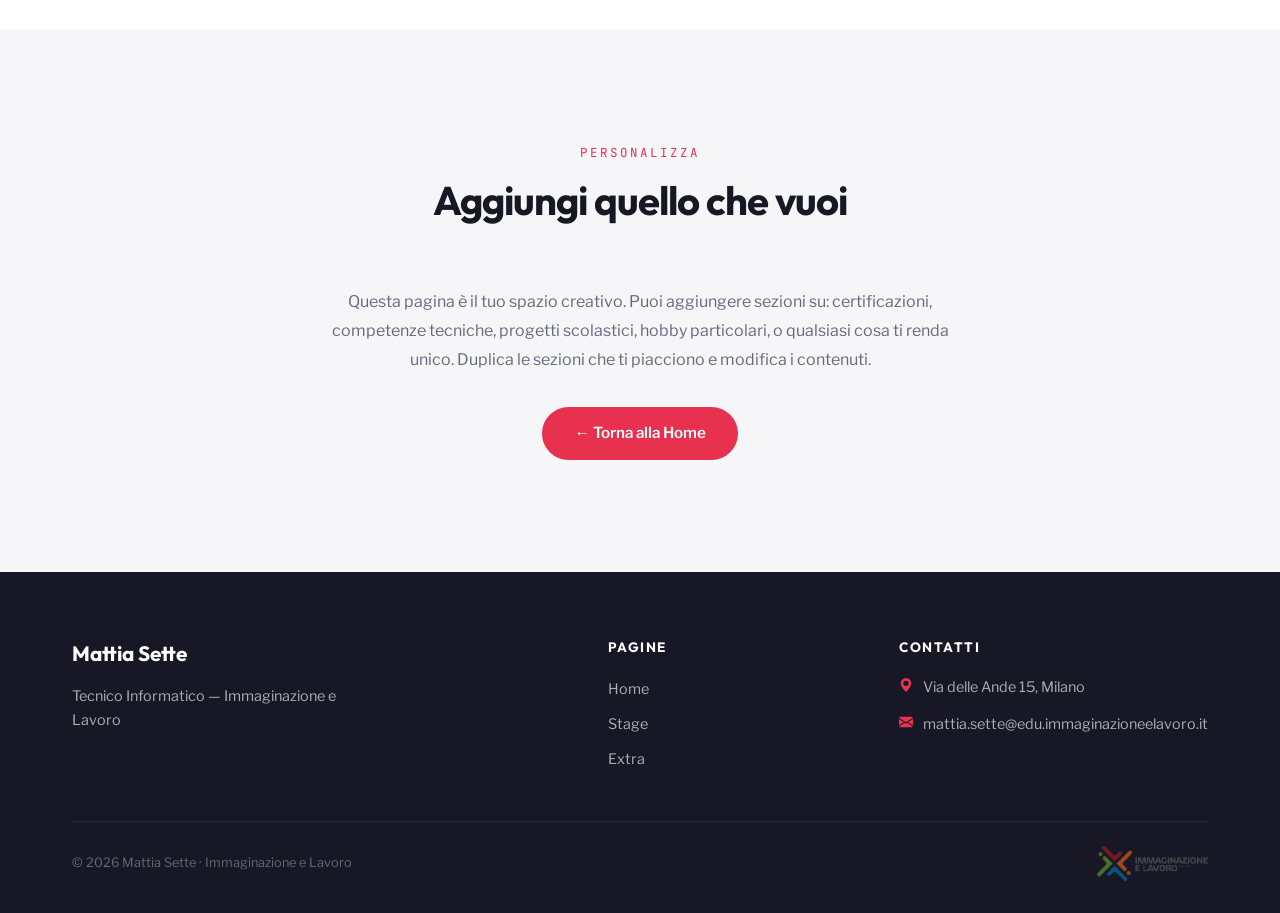
==== commit a89d42c3: "Update" ====
--- a/extra.html
+++ b/extra.html
@@ -138,8 +138,8 @@
         <div class="section-container">
             <div class="footer-grid">
                 <div>
-                    <p class="footer-brand">Federico Pozzi</p>
-                    <p class="footer-desc">Operatore Informatico — Immaginazione e Lavoro</p>
+                    <p class="footer-brand">Mattia Sette</p>
+                    <p class="footer-desc">Tecnico Informatico — Immaginazione e Lavoro</p>
                 </div>
                 <div>
                     <p class="footer-heading">Pagine</p>
@@ -153,17 +153,17 @@
                     <p class="footer-heading">Contatti</p>
                     <div class="footer-contact-item">
                         <svg xmlns="http://www.w3.org/2000/svg" width="14" height="14" fill="currentColor" viewBox="0 0 16 16"><path d="M8 16s6-5.686 6-10A6 6 0 0 0 2 6c0 4.314 6 10 6 10m0-7a3 3 0 1 1 0-6 3 3 0 0 1 0 6"/></svg>
-                        <span>Via blablabla 88, Paese</span>
+                        <span>Via delle Ande 15, Milano</span>
                     </div>
                     <div class="footer-contact-item">
                         <svg xmlns="http://www.w3.org/2000/svg" width="14" height="14" fill="currentColor" viewBox="0 0 16 16"><path d="M.05 3.555A2 2 0 0 1 2 2h12a2 2 0 0 1 1.95 1.555L8 8.414zM0 4.697v7.104l5.803-3.558zM6.761 8.83l-6.57 4.027A2 2 0 0 0 2 14h12a2 2 0 0 0 1.808-1.144l-6.57-4.027L8 9.586zm3.436-.586L16 11.801V4.697z"/></svg>
-                        <span>federico.pozzi@immaginazioneelavoro.it</span>
+                        <span>mattia.sette@edu.immaginazioneelavoro.it</span>
                     </div>
                 </div>
             </div>
             <div class="footer-bottom">
-                <span class="footer-copy">© 2026 Federico Pozzi · Immaginazione e Lavoro</span>
-                <img src="../img/logo.webp" class="footer-logo" alt="Logo scuola">
+                <span class="footer-copy">© 2026 Mattia Sette · Immaginazione e Lavoro</span>
+                <img src="./img/Logo immaginazione e lavoro.webp" class="footer-logo" alt="Logo scuola">
             </div>
         </div>
     </footer>
--- a/style.css
+++ b/style.css
@@ -872,7 +872,7 @@
 
 .stage-card.open .stage-card-body {
     padding: 2rem;
-    max-height: 800px;
+    max-height: 2000px;
 }
 
 .stage-grid {
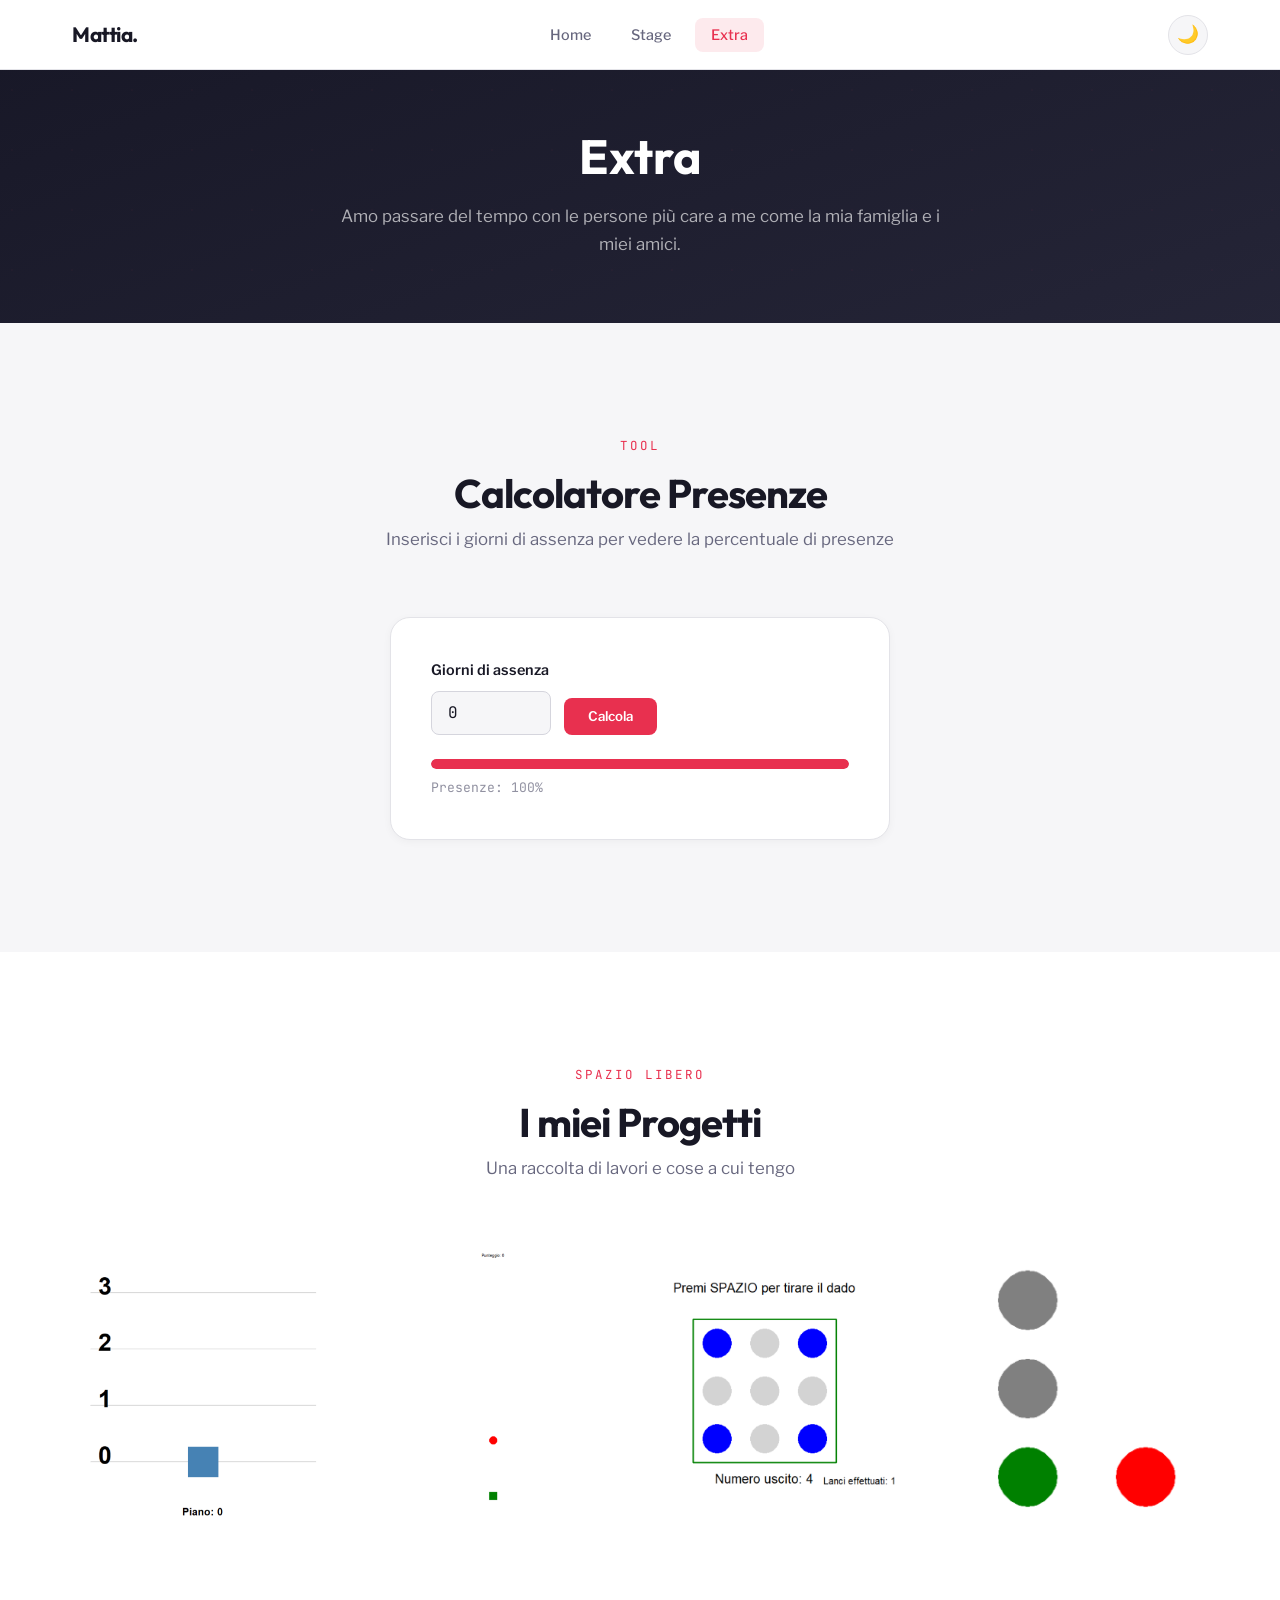
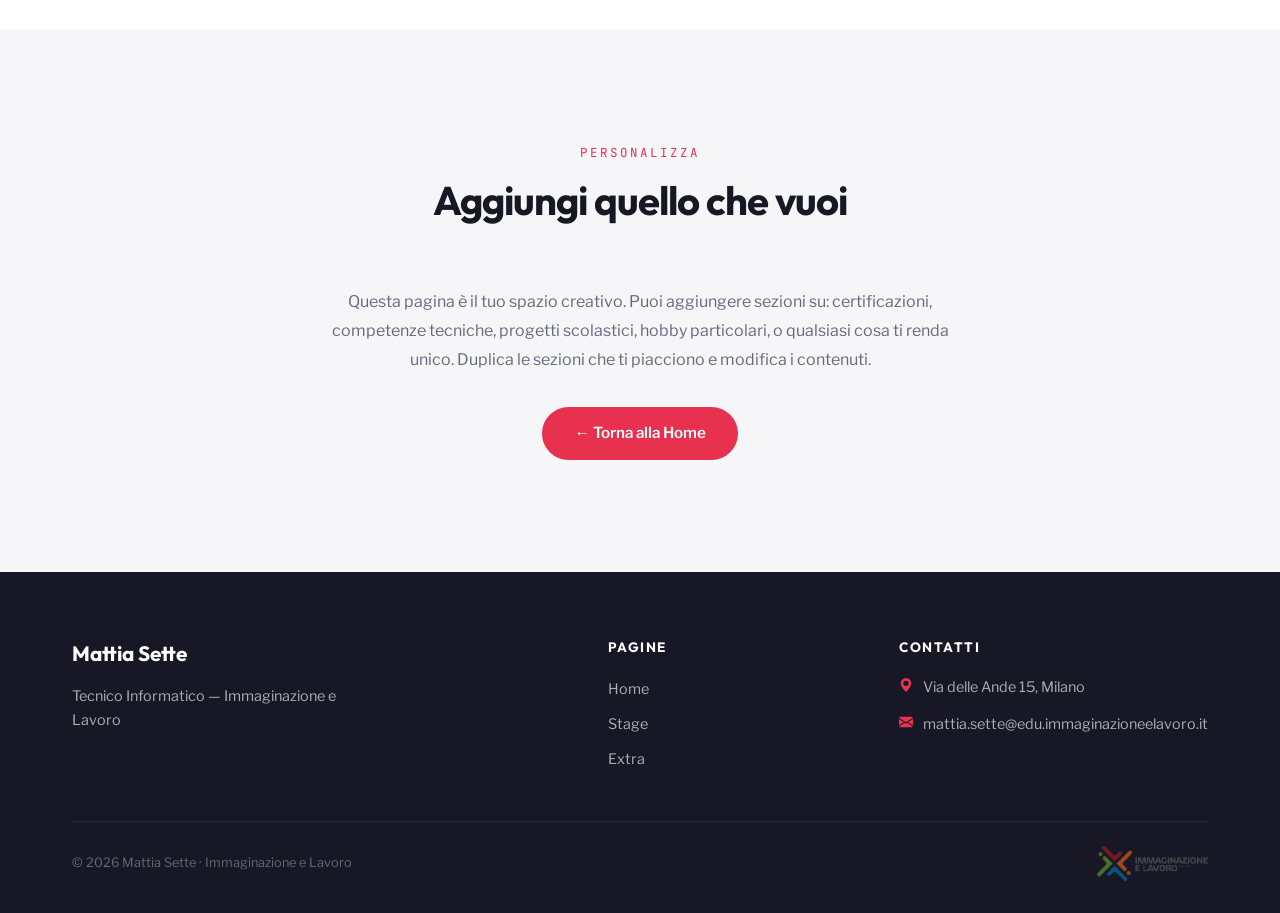
==== commit 8d1119ad: "Update" ====
--- a/extra.html
+++ b/extra.html
@@ -87,25 +87,25 @@
             <!-- MODIFICA: sostituisci le immagini e i testi -->
             <div class="gallery-grid">
                 <div class="gallery-item reveal reveal-delay-1">
-                    <img src="https://placehold.co/400x400/1a1a2e/e94560?text=Progetto+1" alt="Progetto 1">
+                    <img src="img/Progetto1.png" alt="Progetto 1">
                     <div class="gallery-item-overlay">
                         <span>Progetto 1</span>
                     </div>
                 </div>
                 <div class="gallery-item reveal reveal-delay-2">
-                    <img src="https://placehold.co/400x400/16213e/e94560?text=Progetto+2" alt="Progetto 2">
+                    <img src="img/Progetto2.png" alt="Progetto 2">
                     <div class="gallery-item-overlay">
                         <span>Progetto 2</span>
                     </div>
                 </div>
                 <div class="gallery-item reveal reveal-delay-3">
-                    <img src="https://placehold.co/400x400/0f3460/e94560?text=Progetto+3" alt="Progetto 3">
+                    <img src="img/Progetto3.png" alt="Progetto 3">
                     <div class="gallery-item-overlay">
                         <span>Progetto 3</span>
                     </div>
                 </div>
                 <div class="gallery-item reveal reveal-delay-4">
-                    <img src="https://placehold.co/400x400/533483/e94560?text=Progetto+4" alt="Progetto 4">
+                    <img src="img/Progetto4.png" alt="Progetto 4">
                     <div class="gallery-item-overlay">
                         <span>Progetto 4</span>
                     </div>
